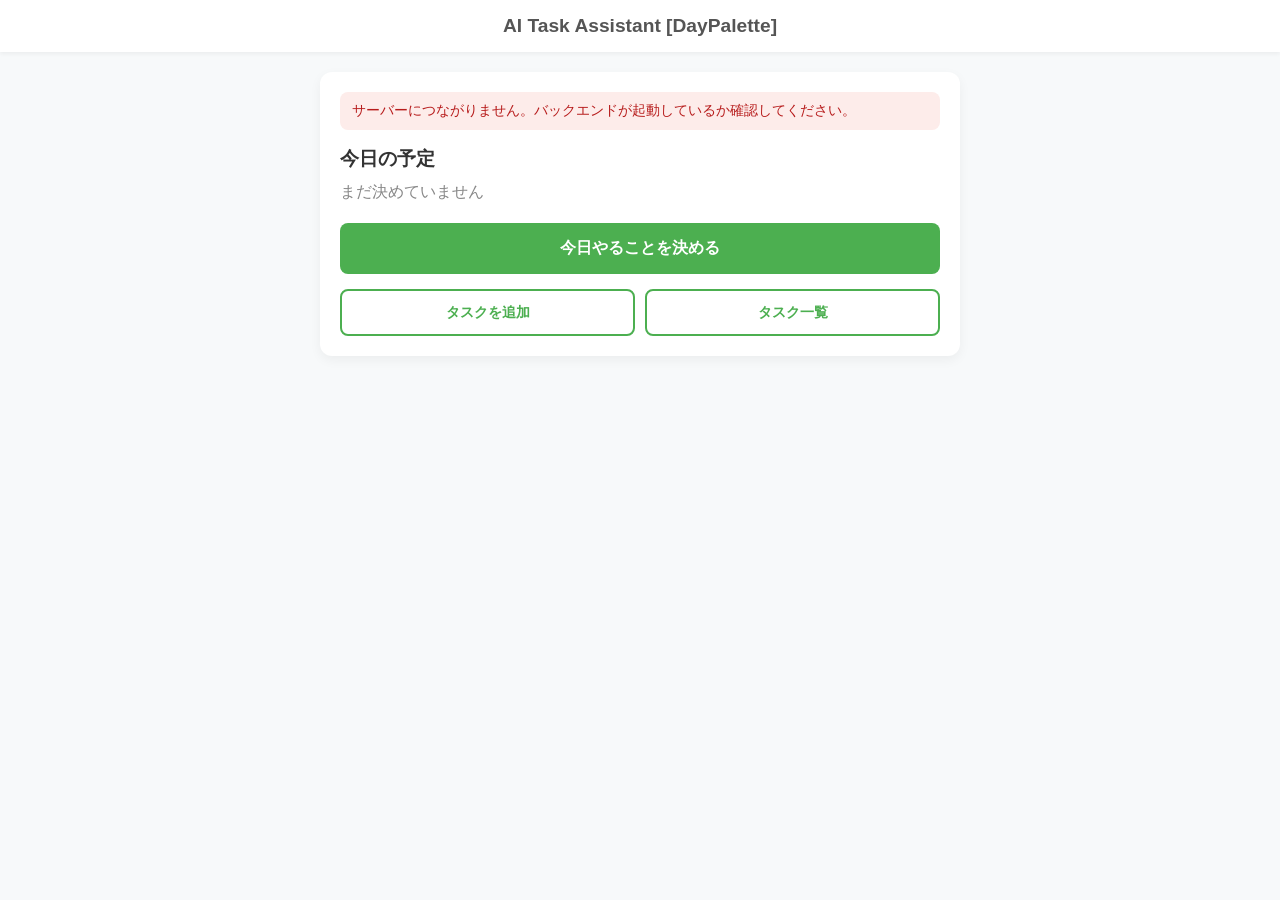
==== front/index.html @ 79a36333 "サイト公開用変更" ====
<!DOCTYPE html>
<html lang="ja">
<head>
    <meta charset="UTF-8">
    <!-- 【変更】スマホで正しい幅で表示するため追加 -->
    <meta name="viewport" content="width=device-width, initial-scale=1">
    <title>AI Task Assistant - Home</title>
    <link rel="stylesheet" href="style.css">
</head>
<body>
    <header>
        <h1>AI Task Assistant [DayPalette]</h1>
    </header>
    <div class="container">
        <!-- 【変更】ホーム画面を作り直し: サーバー停止時の表示・期限のお知らせ・今日の予定・状況に応じて変わる大きいボタン -->
        <p id="server-error" class="notice-error hidden">サーバーにつながりません。バックエンドが起動しているか確認してください。</p>

        <section id="deadline-alerts" class="hidden">
            <h2>期限が迫っているタスク</h2>
            <ul id="deadline-list" class="deadline-list"></ul>
        </section>

        <section id="today-plan">
            <div class="plan-header">
                <h2>今日の予定</h2>
                <span id="today-plan-progress" class="plan-progress"></span>
            </div>
            <p id="plan-message" class="plan-empty">まだ決めていません</p>
            <ul id="today-plan-list" class="plan-list"></ul>
            <a id="replan-link" class="text-link hidden" href="schedule.html">作り直す ›</a>
        </section>

        <!-- 状況によって中身が変わる。そのとき一番よく使う操作だけを大きく出す -->
        <button id="main-action" class="secondary-btn" onclick="location.href='schedule.html'">今日やることを決める</button>

        <div class="sub-actions">
            <button id="sub-add" class="primary-btn" onclick="location.href='add_task.html'">タスクを追加</button>
            <button class="primary-btn" onclick="location.href='all_tasks.html'">タスク一覧</button>
        </div>
    </div>

    <!-- 【変更】予定・期限の表示と、状況に応じたボタンの切り替えを行う処理を追加 -->
    <script>
        function todayString() {
            const d = new Date();
            return `${d.getFullYear()}-${String(d.getMonth() + 1).padStart(2, '0')}-${String(d.getDate()).padStart(2, '0')}`;
        }

        function setMainAction(label, href) {
            const btn = document.getElementById('main-action');
            btn.textContent = label;
            btn.onclick = () => { location.href = href; };
        }

        function loadTodayPlan() {
            try {
                const plan = JSON.parse(localStorage.getItem('todayPlan'));
                // 前日以前に作った予定は使わない
                if (plan && plan.date === todayString() && Array.isArray(plan.schedule) && plan.schedule.length > 0) return plan;
            } catch (e) {
                // 保存できない環境や壊れたデータのときは予定なし扱い
            }
            return null;
        }

        // サーバーが応答しないときに待ち続けないよう、5秒で打ち切る
        async function fetchTasks() {
            try {
                const res = await fetch("/api/get_tasks", { signal: AbortSignal.timeout(5000) });
                if (!res.ok) return null;
                return await res.json();
            } catch (e) {
                return null;
            }
        }

        function renderDeadlineAlerts(tasks) {
            const today = todayString();
            const urgent = tasks
                .filter(t => t.status === '未着手' && /^\d{4}-\d{2}-\d{2}$/.test(t.deadline || '') && t.deadline <= today)
                .sort((a, b) => a.deadline.localeCompare(b.deadline));
            if (urgent.length === 0) return;

            const list = document.getElementById('deadline-list');
            urgent.forEach(t => {
                const overdue = t.deadline < today;
                const [, m, d] = t.deadline.split('-').map(Number);
                const li = document.createElement('li');
                const badge = document.createElement('span');
                badge.className = overdue ? 'badge badge-overdue' : 'badge badge-today';
                badge.textContent = overdue ? `期限切れ ${m}/${d}` : '今日まで';
                const title = document.createElement('span');
                title.textContent = t.title;
                li.append(badge, title);
                list.append(li);
            });
            document.getElementById('deadline-alerts').classList.remove('hidden');
        }

        function renderPlan(plan, statusById) {
            const list = document.getElementById('today-plan-list');
            let doneCount = 0;
            plan.schedule.forEach(task => {
                // 週次の整理で完了タスクは削除されるので、一覧にないものも完了扱いにする
                const done = statusById !== null && (statusById[task.task_id] === '完了' || !(task.task_id in statusById));
                if (done) doneCount++;

                const li = document.createElement('li');
                if (done) li.classList.add('done');
                const title = document.createElement('strong');
                title.textContent = task.title || task.task_id;
                const reason = document.createElement('span');
                reason.textContent = task.reason || '';
                li.append(title, reason);
                list.append(li);
            });
            if (statusById !== null) {
                document.getElementById('today-plan-progress').textContent = `${doneCount} / ${plan.schedule.length} 完了`;
            }
            return doneCount === plan.schedule.length;
        }

        document.addEventListener('DOMContentLoaded', async () => {
            const plan = loadTodayPlan();
            const tasks = await fetchTasks();
            const message = document.getElementById('plan-message');

            if (tasks === null) {
                document.getElementById('server-error').classList.remove('hidden');
            } else {
                renderDeadlineAlerts(tasks);
            }

            const statusById = tasks === null ? null : Object.fromEntries(tasks.map(t => [t.id, t.status]));
            const pendingCount = tasks === null ? null : tasks.filter(t => t.status === '未着手').length;

            if (!plan) {
                if (pendingCount === 0) {
                    // タスクが1件もないと予定は作れないので、まず登録へ案内する
                    message.textContent = 'まずはタスクを登録しましょう';
                    setMainAction('タスクを追加', 'add_task.html');
                    document.getElementById('sub-add').classList.add('hidden');
                }
                return;
            }

            const allDone = renderPlan(plan, statusById);
            if (allDone && statusById !== null) {
                message.textContent = '今日の予定はすべて完了しました';
                if (pendingCount === 0) {
                    setMainAction('タスクを追加', 'add_task.html');
                    document.getElementById('sub-add').classList.add('hidden');
                } else {
                    setMainAction('追加で決める', 'schedule.html');
                }
            } else {
                message.classList.add('hidden');
                document.getElementById('replan-link').classList.remove('hidden');
                setMainAction('終わったタスクを記録', 'complete_task.html');
            }
        });
    </script>
</body>
</html>
---- front/style.css ----
:root {
    --primary-color: #4CAF50;
    --secondary-color: #2196F3;
    --bg-color: #f7f9fa;
    --text-color: #333;
    --box-bg: #fff;
}

body {
    font-family: 'Helvetica Neue', Arial, sans-serif;
    background-color: var(--bg-color);
    color: var(--text-color);
    margin: 0;
    padding: 0;
}

header {
    background-color: var(--box-bg);
    padding: 15px 20px;
    box-shadow: 0 2px 4px rgba(0,0,0,0.05);
    display: flex;
    align-items: center;
    margin-bottom: 20px;
}

header h1 {
    margin: 0;
    font-size: 1.2rem;
    color: #555;
    flex-grow: 1;
    text-align: center;
}

/* 【変更】戻るリンクがあってもタイトルが中央に来るよう、右側に同じ幅の余白を取る */
header:has(.home-link)::after {
    content: "";
    width: 4em;
}
.home-link { width: 4em; white-space: nowrap; }

.home-link {
    text-decoration: none;
    color: var(--secondary-color);
    font-weight: bold;
}

.container {
    max-width: 600px;
    margin: 0 auto;
    padding: 20px;
    background: var(--box-bg);
    border-radius: 12px;
    box-shadow: 0 4px 12px rgba(0,0,0,0.05);
}

h2 { font-size: 1.2rem; margin-top: 0; }

button {
    width: 100%;
    padding: 15px;
    margin-bottom: 15px;
    border: none;
    border-radius: 8px;
    font-size: 1rem;
    font-weight: bold;
    cursor: pointer;
    transition: opacity 0.2s;
}

button:hover { opacity: 0.8; }
/* 【変更】通信中で押せないボタンを半透明にする */
button:disabled { opacity: 0.5; cursor: not-allowed; }
.primary-btn { background-color: var(--box-bg); color: var(--primary-color); border: 2px solid var(--primary-color); }
.secondary-btn { background-color: var(--primary-color); color: white; }
.action-btn { background-color: var(--secondary-color); color: white; }
.danger-btn { background-color: #ff9800; color: white; }

textarea {
    width: 100%;
    height: 100px;
    padding: 10px;
    border: 1px solid #ccc;
    border-radius: 8px;
    margin-bottom: 15px;
    font-size: 1rem;
    box-sizing: border-box;
    resize: none;
}

input[type="number"], input[type="text"] {
    width: 100%;
    padding: 10px;
    margin: 5px 0 15px;
    border: 1px solid #ccc;
    border-radius: 4px;
    box-sizing: border-box;
    font-size: 1rem; /* 【変更】16px未満だとiPhoneで入力時に自動ズームされる */
}

.hidden { display: none !important; }
.result-box { margin-top: 20px; padding-top: 20px; border-top: 1px solid #eee; }
.ai-reason { background: #f0f7ff; padding: 15px; border-radius: 8px; font-size: 0.9rem; color: #0056b3; margin-bottom: 20px; }
#loading { text-align: center; color: var(--secondary-color); font-weight: bold; margin: 20px 0; }

/* 【変更】ここから: ホーム画面 (今日の予定・エラー表示・期限のお知らせ・ボタン配置) */
#today-plan { margin-bottom: 20px; }
.plan-header { display: flex; justify-content: space-between; align-items: baseline; margin-bottom: 10px; }
.plan-header h2 { margin: 0; }
.plan-progress { font-size: 0.85rem; color: #888; }
.plan-empty { color: #888; margin: 0; }
.text-link { display: block; text-align: right; color: var(--secondary-color); font-size: 0.9rem; text-decoration: none; }

.notice-error {
    background: #fdecea;
    color: #b71c1c;
    padding: 10px 12px;
    border-radius: 8px;
    font-size: 0.85rem;
    margin: 0 0 16px;
}

#deadline-alerts { margin-bottom: 20px; }
#deadline-alerts h2 { font-size: 0.95rem; color: #555; margin-bottom: 8px; }
.deadline-list { list-style: none; padding: 0; margin: 0; }
.deadline-list li { display: flex; align-items: center; gap: 8px; padding: 6px 0; font-size: 0.9rem; }
.badge { flex-shrink: 0; font-size: 0.75rem; font-weight: bold; padding: 2px 8px; border-radius: 10px; }
.badge-overdue { background: #fdecea; color: #c62828; }
.badge-today { background: #fff3e0; color: #e65100; }

/* 使う頻度の低い操作は小さく横並びにする */
.sub-actions { display: flex; gap: 10px; }
.sub-actions button { margin-bottom: 0; padding: 12px; font-size: 0.9rem; }
.plan-list { list-style: none; padding: 0; margin: 0; }
.plan-list li {
    background: #f9f9f9;
    margin-bottom: 10px;
    padding: 12px 15px;
    border-left: 4px solid var(--secondary-color);
    border-radius: 4px;
}
.plan-list li strong { display: block; }
.plan-list li span { font-size: 0.8rem; color: #666; }
.plan-list li.done { border-left-color: #ccc; color: #999; }
.plan-list li.done strong { text-decoration: line-through; }

table { width: 100%; border-collapse: collapse; margin-top: 15px; }
th, td { border: 1px solid #eee; padding: 10px; text-align: left; font-size: 0.9rem; }
th { background-color: #f9f9f9; }

/* 【変更】=== スマホ向け (幅600px以下) === */
@media (max-width: 600px) {
    header {
        padding: 12px 16px;
        margin-bottom: 12px;
        position: sticky;
        top: 0;
        z-index: 10;
    }
    header h1 { font-size: 1.05rem; }

    .container {
        margin: 0 12px 24px;
        padding: 16px;
        border-radius: 10px;
    }

    h2 { font-size: 1.05rem; }

    button {
        padding: 14px;
        margin-bottom: 12px;
        -webkit-tap-highlight-color: transparent;
    }
    button:active { opacity: 0.7; }

    textarea { height: 120px; }

    /* 一覧表はスマホでは1タスク=1枚のカード表示にする */
    table, tbody, tr, td { display: block; width: 100%; box-sizing: border-box; }
    thead { display: none; }
    tr {
        margin-bottom: 12px;
        border: 1px solid #eee;
        border-radius: 8px;
        overflow: hidden;
    }
    td {
        display: flex;
        justify-content: space-between;
        gap: 12px;
        border: none;
        border-bottom: 1px solid #f3f3f3;
        padding: 8px 12px;
        text-align: right;
        word-break: break-word;
    }
    td:last-child { border-bottom: none; }
    td::before {
        content: attr(data-label);
        color: #888;
        font-weight: bold;
        text-align: left;
        flex-shrink: 0;
    }
    td:first-child {
        font-weight: bold;
        font-size: 1rem;
        text-align: left;
    }
    td:first-child::before { display: none; }
}
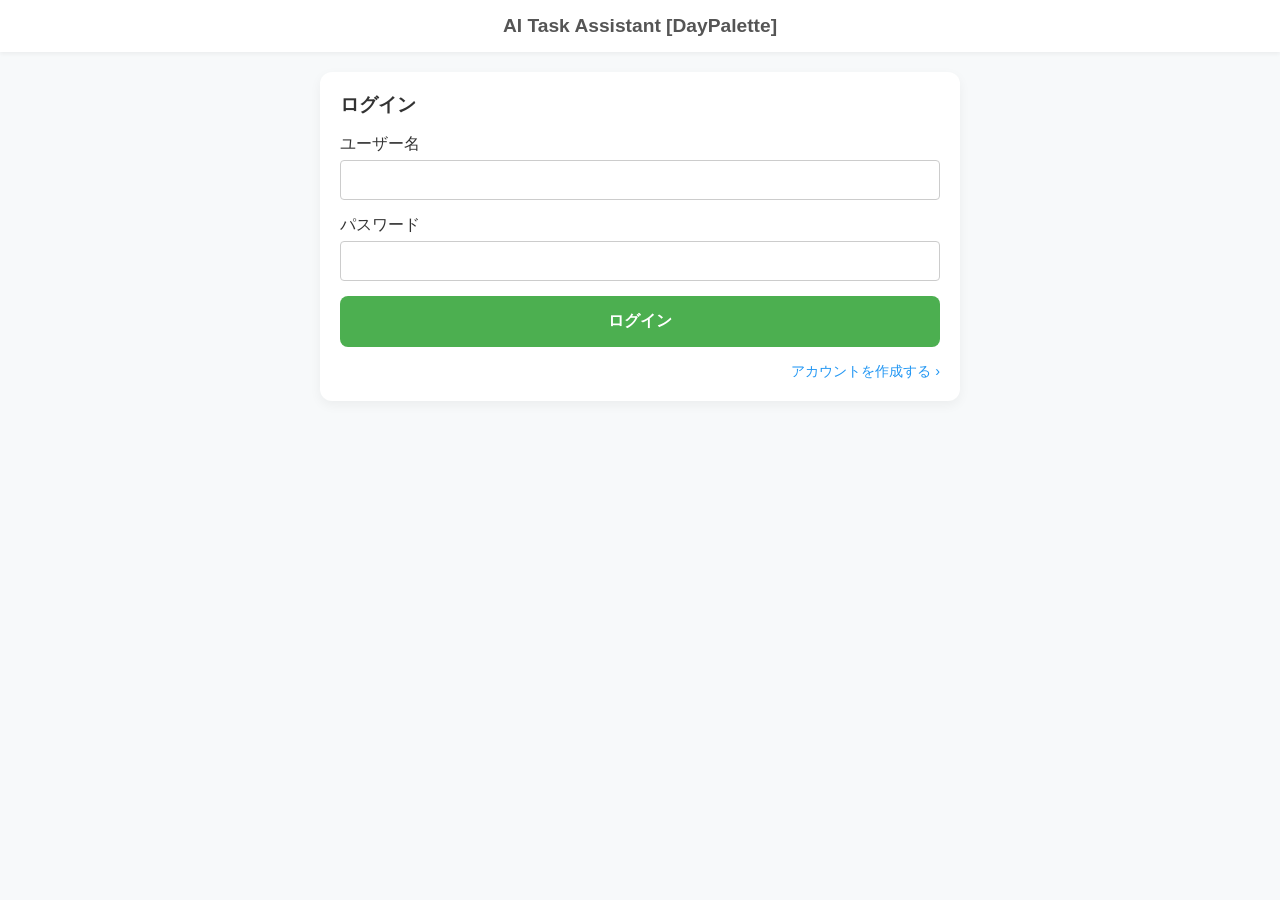
==== commit 2e63c1a0: "ログイン画面を追加 (フロントのみ)・戻るボタンの表記を変更 - 戻るボタンを「◀ 戻る」から「‹ 戻る」に変更 - login.html を新規作成 (ログイン・新規登録の切り替え、入力チェック) " ====
--- a/front/index.html
+++ b/front/index.html
@@ -12,6 +12,12 @@
         <h1>AI Task Assistant [DayPalette]</h1>
     </header>
     <div class="container">
+        <!-- 【変更】ログイン中のユーザー名とログアウト -->
+        <div class="user-bar">
+            <span id="user-name"></span>
+            <a href="#" id="logout-link">ログアウト</a>
+        </div>
+
         <!-- 【変更】ホーム画面を作り直し: サーバー停止時の表示・期限のお知らせ・今日の予定・状況に応じて変わる大きいボタン -->
         <p id="server-error" class="notice-error hidden">サーバーにつながりません。バックエンドが起動しているか確認してください。</p>
 
@@ -40,7 +46,16 @@
     </div>
 
     <!-- 【変更】予定・期限の表示と、状況に応じたボタンの切り替えを行う処理を追加 -->
+    <!-- 【変更】ログイン管理の共通処理を読み込み、未ログインならログイン画面へ -->
+    <script src="auth.js"></script>
     <script>
+        const auth = requireLogin();
+        if (auth) document.getElementById('user-name').textContent = `${auth.username} さん`;
+        document.getElementById('logout-link').addEventListener('click', (e) => {
+            e.preventDefault();
+            logout();
+        });
+
         function todayString() {
             const d = new Date();
             return `${d.getFullYear()}-${String(d.getMonth() + 1).padStart(2, '0')}-${String(d.getDate()).padStart(2, '0')}`;
@@ -54,7 +69,8 @@
 
         function loadTodayPlan() {
             try {
-                const plan = JSON.parse(localStorage.getItem('todayPlan'));
+                // 【変更】予定はユーザーごとのキーで保存している
+                const plan = JSON.parse(localStorage.getItem(planStorageKey()));
                 // 前日以前に作った予定は使わない
                 if (plan && plan.date === todayString() && Array.isArray(plan.schedule) && plan.schedule.length > 0) return plan;
             } catch (e) {
@@ -66,7 +82,7 @@
         // サーバーが応答しないときに待ち続けないよう、5秒で打ち切る
         async function fetchTasks() {
             try {
-                const res = await fetch("/api/get_tasks", { signal: AbortSignal.timeout(5000) });
+                const res = await apiFetch("/api/get_tasks", { signal: AbortSignal.timeout(5000) });
                 if (!res.ok) return null;
                 return await res.json();
             } catch (e) {
--- a/front/style.css
+++ b/front/style.css
@@ -87,7 +87,7 @@
     resize: none;
 }
 
-input[type="number"], input[type="text"] {
+input[type="number"], input[type="text"], input[type="password"] {
     width: 100%;
     padding: 10px;
     margin: 5px 0 15px;
@@ -101,6 +101,10 @@
 .result-box { margin-top: 20px; padding-top: 20px; border-top: 1px solid #eee; }
 .ai-reason { background: #f0f7ff; padding: 15px; border-radius: 8px; font-size: 0.9rem; color: #0056b3; margin-bottom: 20px; }
 #loading { text-align: center; color: var(--secondary-color); font-weight: bold; margin: 20px 0; }
+
+/* 【変更】ログイン中のユーザー名とログアウトリンク */
+.user-bar { display: flex; justify-content: space-between; align-items: center; font-size: 0.85rem; color: #666; margin-bottom: 16px; }
+.user-bar a { color: var(--secondary-color); text-decoration: none; }
 
 /* 【変更】ここから: ホーム画面 (今日の予定・エラー表示・期限のお知らせ・ボタン配置) */
 #today-plan { margin-bottom: 20px; }
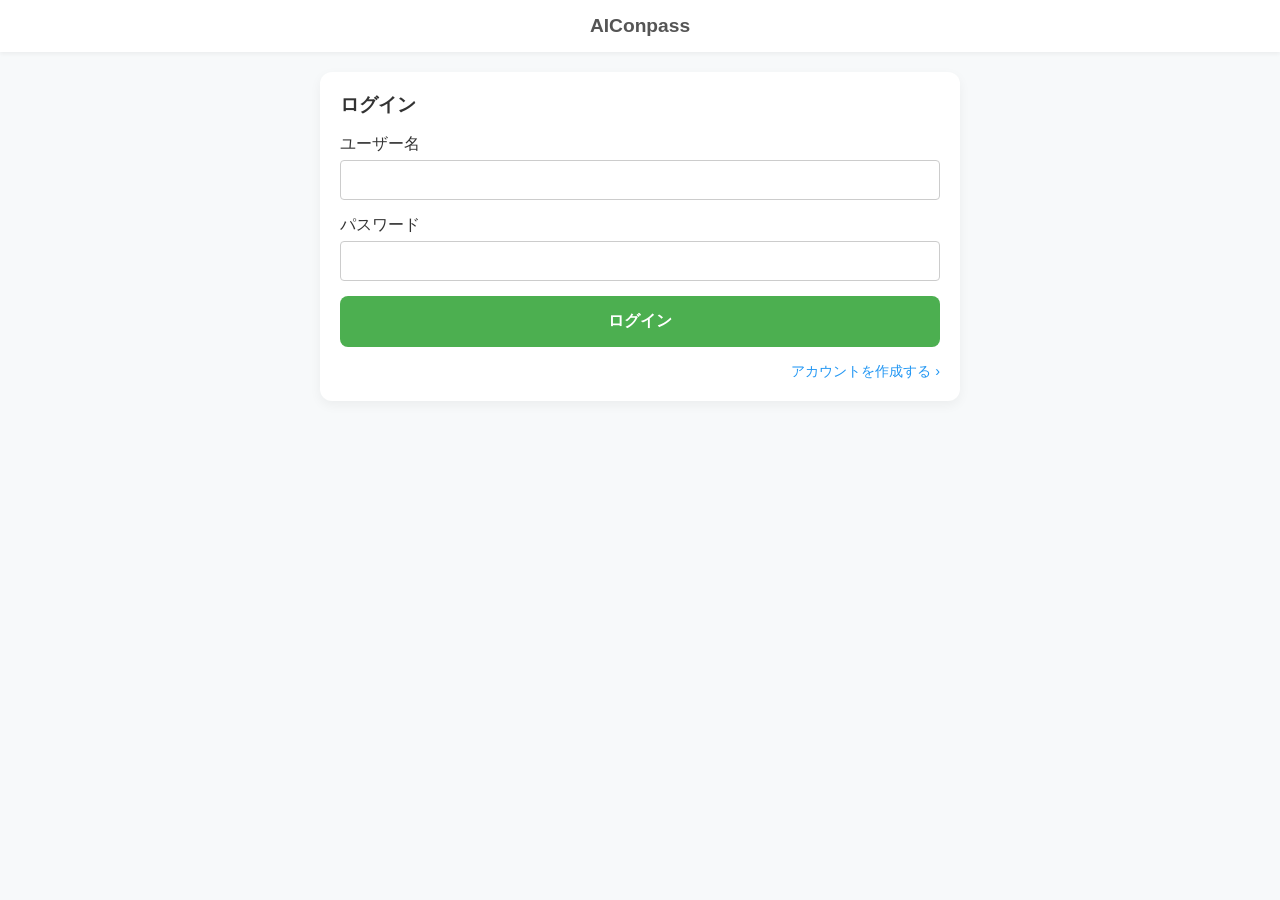
==== commit c5a6bd2d: "アプリ名を「AIConpass」に変更 - ホーム・ログイン画面の見出しを AIConpass に変更 - タブ名を「AIConpass｜タスク管理アプリ」「ログイン｜AIConpass」に変更  C" ====
--- a/front/index.html
+++ b/front/index.html
@@ -4,12 +4,12 @@
     <meta charset="UTF-8">
     <!-- 【変更】スマホで正しい幅で表示するため追加 -->
     <meta name="viewport" content="width=device-width, initial-scale=1">
-    <title>AI Task Assistant - Home</title>
+    <title>AIConpass｜タスク管理アプリ</title>
     <link rel="stylesheet" href="style.css">
 </head>
 <body>
     <header>
-        <h1>AI Task Assistant [DayPalette]</h1>
+        <h1>AIConpass</h1>
     </header>
     <div class="container">
         <!-- 【変更】ログイン中のユーザー名とログアウト -->
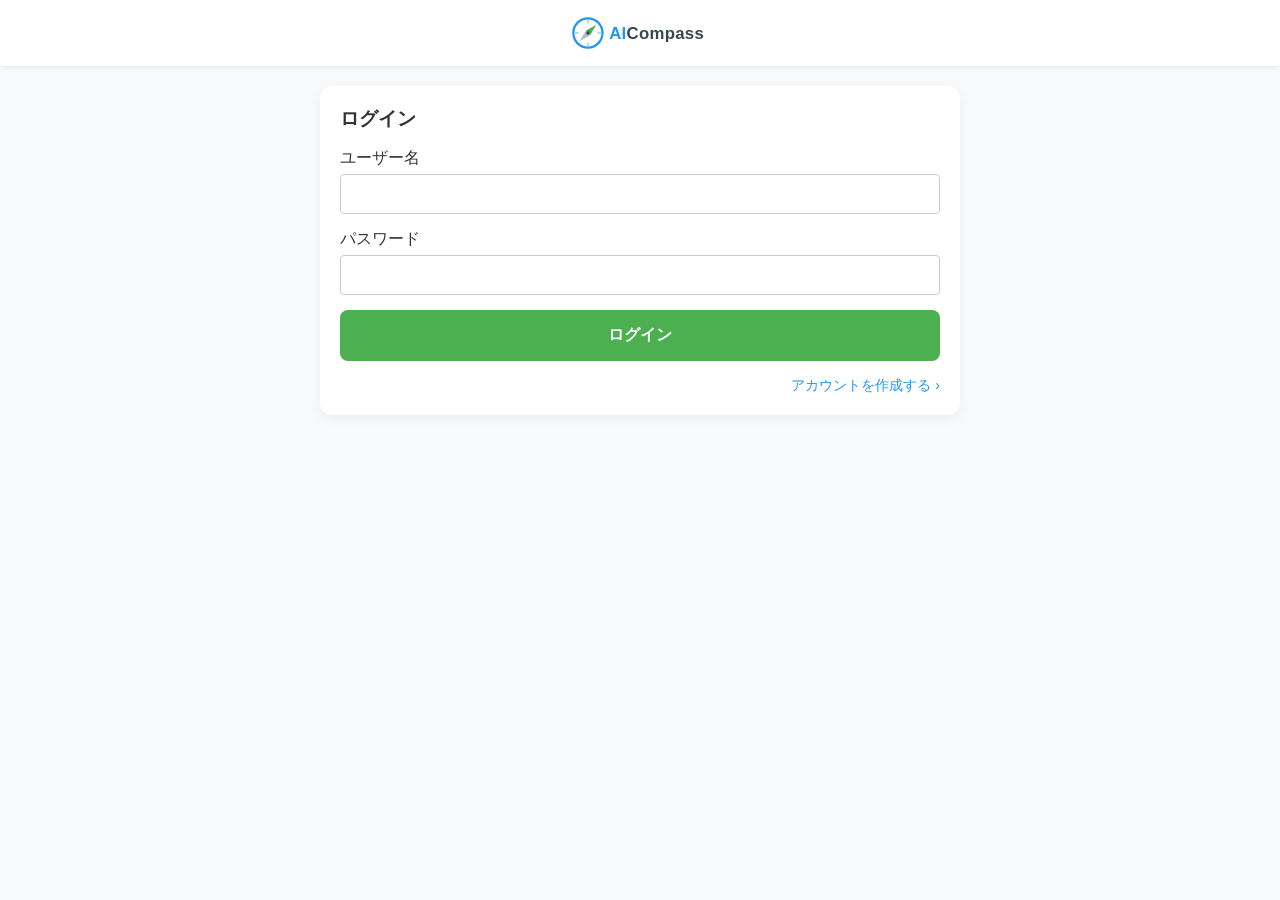
==== commit d1f64352: "ロゴを追加し、アプリ名を「AICompass」に修正 - logo.svg (マーク+文字) と logo-mark.svg (マークのみ) を追加 - ホーム・ログイン画面の見出しを文字からロゴ画像" ====
--- a/front/index.html
+++ b/front/index.html
@@ -4,12 +4,13 @@
     <meta charset="UTF-8">
     <!-- 【変更】スマホで正しい幅で表示するため追加 -->
     <meta name="viewport" content="width=device-width, initial-scale=1">
-    <title>AIConpass｜タスク管理アプリ</title>
+    <title>AICompass｜タスク管理アプリ</title>
+    <link rel="icon" href="logo-mark.svg" type="image/svg+xml">
     <link rel="stylesheet" href="style.css">
 </head>
 <body>
     <header>
-        <h1>AIConpass</h1>
+        <h1><img src="logo.svg" alt="AICompass" class="header-logo"></h1>
     </header>
     <div class="container">
         <!-- 【変更】ログイン中のユーザー名とログアウト -->
--- a/front/style.css
+++ b/front/style.css
@@ -30,6 +30,9 @@
     flex-grow: 1;
     text-align: center;
 }
+
+/* 【変更】ホーム・ログイン画面の見出しをロゴ画像にした */
+.header-logo { display: block; height: 36px; width: auto; margin: 0 auto; }
 
 /* 【変更】戻るリンクがあってもタイトルが中央に来るよう、右側に同じ幅の余白を取る */
 header:has(.home-link)::after {
@@ -161,6 +164,7 @@
         z-index: 10;
     }
     header h1 { font-size: 1.05rem; }
+    .header-logo { height: 30px; }
 
     .container {
         margin: 0 12px 24px;
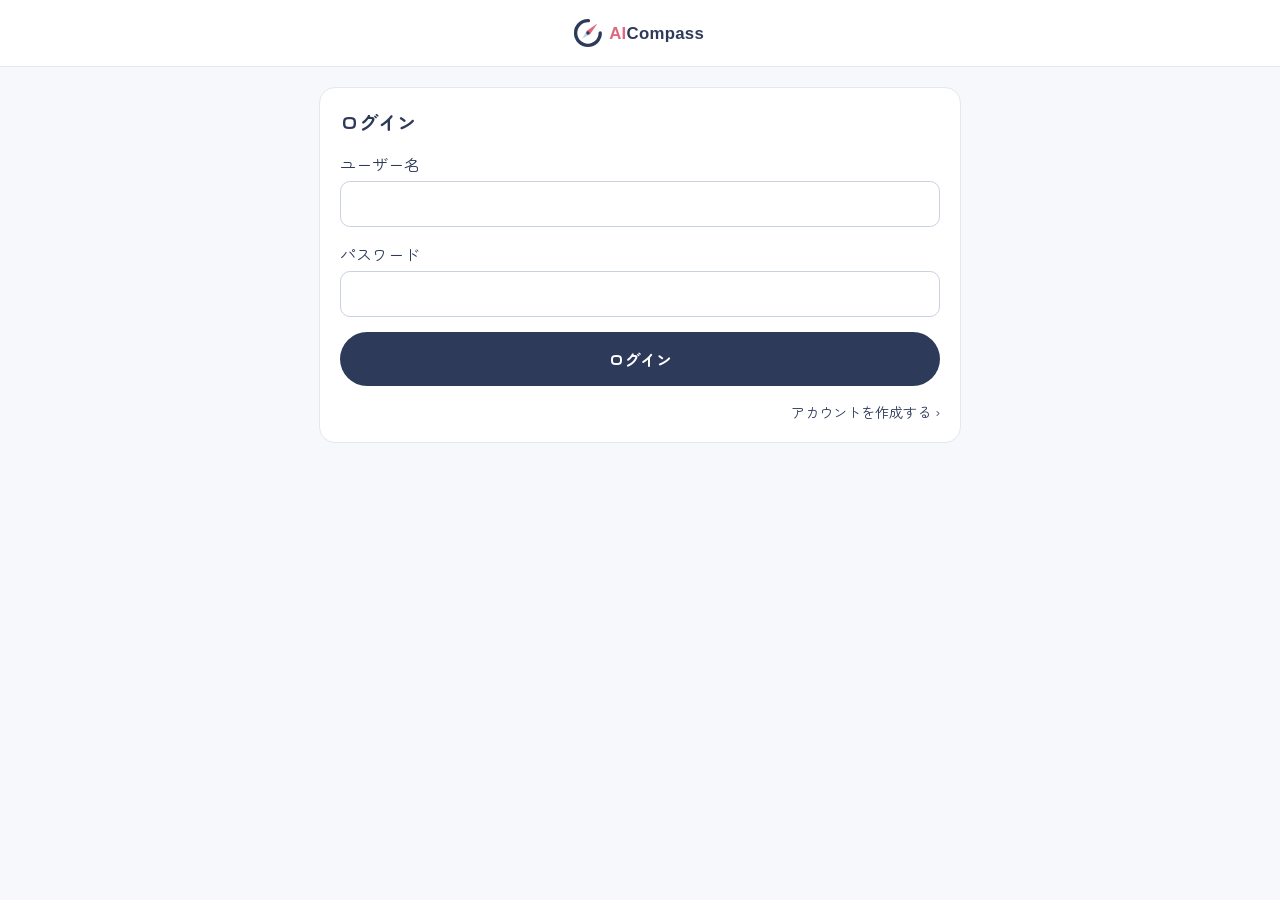
==== commit 0a16c5bf: "タブのアイコンを新しいロゴ (logo-mark.svg) に更新 ブラウザが古いアイコンを覚えていて切り替わらないため、読み込み先に ?v=2 を付けた。  Co-Authored-By: Clau" ====
--- a/front/index.html
+++ b/front/index.html
@@ -5,7 +5,7 @@
     <!-- 【変更】スマホで正しい幅で表示するため追加 -->
     <meta name="viewport" content="width=device-width, initial-scale=1">
     <title>AICompass｜タスク管理アプリ</title>
-    <link rel="icon" href="logo-mark.svg" type="image/svg+xml">
+    <link rel="icon" href="logo-mark.svg?v=2" type="image/svg+xml">
     <link rel="stylesheet" href="style.css">
 </head>
 <body>
--- a/front/style.css
+++ b/front/style.css
@@ -1,15 +1,24 @@
+/* 【変更】丸みのある日本語フォント (読み込めない環境では端末の標準フォント) */
+@import url('https://fonts.googleapis.com/css2?family=Zen+Maru+Gothic:wght@400;500;700&display=swap');
+
+/* 【変更】配色: ネイビー (コンパス・道しるべ) を基軸に、ローズ (愛) を差し色として少しだけ使う */
 :root {
-    --primary-color: #4CAF50;
-    --secondary-color: #2196F3;
-    --bg-color: #f7f9fa;
-    --text-color: #333;
+    --navy: #2E3A59;        /* 文字・見出し・メインのボタン */
+    --navy-soft: #C9D1E3;   /* 枠線・未完了のチェック */
+    --navy-tint: #EEF1F8;   /* 薄い面 (表の見出し・補足の枠) */
+    --rose: #E0677D;        /* 差し色: 期限切れ・ロゴのハート */
+    --rose-tint: #FCE3E7;   /* ローズの薄い面 */
+    --rose-text: #9B2F43;   /* ローズの面の上の文字 */
+    --bg-color: #F7F8FC;    /* ページの背景 */
     --box-bg: #fff;
+    --line: #E3E7F0;        /* 区切り線 */
+    --sub-text: #8A8FA3;    /* 補足の文字 */
 }
 
 body {
-    font-family: 'Helvetica Neue', Arial, sans-serif;
+    font-family: 'Zen Maru Gothic', 'Hiragino Maru Gothic ProN', 'Hiragino Sans', 'Meiryo', sans-serif;
     background-color: var(--bg-color);
-    color: var(--text-color);
+    color: var(--navy);
     margin: 0;
     padding: 0;
 }
@@ -17,7 +26,7 @@
 header {
     background-color: var(--box-bg);
     padding: 15px 20px;
-    box-shadow: 0 2px 4px rgba(0,0,0,0.05);
+    border-bottom: 1px solid var(--line);
     display: flex;
     align-items: center;
     margin-bottom: 20px;
@@ -26,7 +35,8 @@
 header h1 {
     margin: 0;
     font-size: 1.2rem;
-    color: #555;
+    font-weight: 700;
+    color: var(--navy);
     flex-grow: 1;
     text-align: center;
 }
@@ -43,8 +53,8 @@
 
 .home-link {
     text-decoration: none;
-    color: var(--secondary-color);
-    font-weight: bold;
+    color: var(--navy);
+    font-weight: 700;
 }
 
 .container {
@@ -52,107 +62,144 @@
     margin: 0 auto;
     padding: 20px;
     background: var(--box-bg);
-    border-radius: 12px;
-    box-shadow: 0 4px 12px rgba(0,0,0,0.05);
-}
-
-h2 { font-size: 1.2rem; margin-top: 0; }
+    border: 1px solid var(--line);
+    border-radius: 16px;
+}
+
+h2 { font-size: 1.2rem; font-weight: 700; margin-top: 0; }
 
 button {
     width: 100%;
     padding: 15px;
     margin-bottom: 15px;
     border: none;
-    border-radius: 8px;
+    border-radius: 999px;
+    font-family: inherit;
     font-size: 1rem;
-    font-weight: bold;
+    font-weight: 700;
     cursor: pointer;
     transition: opacity 0.2s;
 }
 
-button:hover { opacity: 0.8; }
+button:hover { opacity: 0.85; }
 /* 【変更】通信中で押せないボタンを半透明にする */
 button:disabled { opacity: 0.5; cursor: not-allowed; }
-.primary-btn { background-color: var(--box-bg); color: var(--primary-color); border: 2px solid var(--primary-color); }
-.secondary-btn { background-color: var(--primary-color); color: white; }
-.action-btn { background-color: var(--secondary-color); color: white; }
-.danger-btn { background-color: #ff9800; color: white; }
+/* 【変更】色はネイビーに統一。塗りつぶし = メインの操作、枠線 = それ以外 */
+.primary-btn { background-color: var(--box-bg); color: var(--navy); border: 1.5px solid var(--navy-soft); }
+.secondary-btn { background-color: var(--navy); color: #fff; }
+.action-btn { background-color: var(--navy); color: #fff; }
+.danger-btn { background-color: var(--navy); color: #fff; }
 
 textarea {
     width: 100%;
     height: 100px;
-    padding: 10px;
-    border: 1px solid #ccc;
-    border-radius: 8px;
+    padding: 12px;
+    border: 1.5px solid var(--navy-soft);
+    border-radius: 12px;
     margin-bottom: 15px;
+    font-family: inherit;
     font-size: 1rem;
+    color: var(--navy);
     box-sizing: border-box;
     resize: none;
 }
 
 input[type="number"], input[type="text"], input[type="password"] {
     width: 100%;
-    padding: 10px;
+    padding: 10px 12px;
     margin: 5px 0 15px;
-    border: 1px solid #ccc;
-    border-radius: 4px;
+    border: 1.5px solid var(--navy-soft);
+    border-radius: 10px;
     box-sizing: border-box;
+    font-family: inherit;
+    color: var(--navy);
     font-size: 1rem; /* 【変更】16px未満だとiPhoneで入力時に自動ズームされる */
 }
 
+/* 【変更】入力中の欄をネイビーで示す */
+textarea:focus, input:focus {
+    outline: none;
+    border-color: var(--navy);
+    box-shadow: 0 0 0 3px var(--navy-tint);
+}
+
 .hidden { display: none !important; }
-.result-box { margin-top: 20px; padding-top: 20px; border-top: 1px solid #eee; }
-.ai-reason { background: #f0f7ff; padding: 15px; border-radius: 8px; font-size: 0.9rem; color: #0056b3; margin-bottom: 20px; }
-#loading { text-align: center; color: var(--secondary-color); font-weight: bold; margin: 20px 0; }
+.result-box { margin-top: 20px; padding-top: 20px; border-top: 1px solid var(--line); }
+.ai-reason { background: var(--navy-tint); padding: 15px; border-radius: 12px; font-size: 0.9rem; color: var(--navy); margin-bottom: 20px; }
+#loading { text-align: center; color: var(--navy); font-weight: 700; margin: 20px 0; }
 
 /* 【変更】ログイン中のユーザー名とログアウトリンク */
-.user-bar { display: flex; justify-content: space-between; align-items: center; font-size: 0.85rem; color: #666; margin-bottom: 16px; }
-.user-bar a { color: var(--secondary-color); text-decoration: none; }
+.user-bar { display: flex; justify-content: space-between; align-items: center; font-size: 0.85rem; color: var(--sub-text); margin-bottom: 16px; }
+.user-bar a { color: var(--navy); text-decoration: none; }
 
 /* 【変更】ここから: ホーム画面 (今日の予定・エラー表示・期限のお知らせ・ボタン配置) */
 #today-plan { margin-bottom: 20px; }
 .plan-header { display: flex; justify-content: space-between; align-items: baseline; margin-bottom: 10px; }
 .plan-header h2 { margin: 0; }
-.plan-progress { font-size: 0.85rem; color: #888; }
-.plan-empty { color: #888; margin: 0; }
-.text-link { display: block; text-align: right; color: var(--secondary-color); font-size: 0.9rem; text-decoration: none; }
+.plan-progress { font-size: 0.85rem; color: var(--sub-text); }
+.plan-empty { color: var(--sub-text); margin: 0; }
+.text-link { display: block; text-align: right; color: var(--navy); font-size: 0.9rem; text-decoration: none; }
 
 .notice-error {
-    background: #fdecea;
-    color: #b71c1c;
+    background: var(--rose-tint);
+    color: var(--rose-text);
     padding: 10px 12px;
-    border-radius: 8px;
+    border-radius: 12px;
     font-size: 0.85rem;
     margin: 0 0 16px;
 }
 
 #deadline-alerts { margin-bottom: 20px; }
-#deadline-alerts h2 { font-size: 0.95rem; color: #555; margin-bottom: 8px; }
+#deadline-alerts h2 { font-size: 0.95rem; color: var(--navy); margin-bottom: 8px; }
 .deadline-list { list-style: none; padding: 0; margin: 0; }
 .deadline-list li { display: flex; align-items: center; gap: 8px; padding: 6px 0; font-size: 0.9rem; }
-.badge { flex-shrink: 0; font-size: 0.75rem; font-weight: bold; padding: 2px 8px; border-radius: 10px; }
-.badge-overdue { background: #fdecea; color: #c62828; }
-.badge-today { background: #fff3e0; color: #e65100; }
+.badge { flex-shrink: 0; font-size: 0.75rem; font-weight: 700; padding: 2px 10px; border-radius: 999px; }
+/* 【変更】期限切れはローズで塗りつぶし、今日までは薄いローズ */
+.badge-overdue { background: var(--rose); color: #fff; }
+.badge-today { background: var(--rose-tint); color: var(--rose-text); }
 
 /* 使う頻度の低い操作は小さく横並びにする */
 .sub-actions { display: flex; gap: 10px; }
 .sub-actions button { margin-bottom: 0; padding: 12px; font-size: 0.9rem; }
+
+/* 【変更】予定のリスト: 左の色線をやめ、丸いチェック付きの行にした */
 .plan-list { list-style: none; padding: 0; margin: 0; }
 .plan-list li {
-    background: #f9f9f9;
-    margin-bottom: 10px;
-    padding: 12px 15px;
-    border-left: 4px solid var(--secondary-color);
-    border-radius: 4px;
+    position: relative;
+    background: var(--box-bg);
+    border: 1px solid var(--line);
+    border-radius: 12px;
+    margin-bottom: 8px;
+    padding: 12px 14px 12px 44px;
+}
+.plan-list li::before {
+    content: "";
+    position: absolute;
+    left: 14px;
+    top: 14px;
+    width: 16px;
+    height: 16px;
+    border: 2px solid var(--navy-soft);
+    border-radius: 50%;
+    box-sizing: border-box;
 }
 .plan-list li strong { display: block; }
-.plan-list li span { font-size: 0.8rem; color: #666; }
-.plan-list li.done { border-left-color: #ccc; color: #999; }
+.plan-list li span { font-size: 0.8rem; color: var(--sub-text); }
+.plan-list li.done { color: var(--sub-text); }
+.plan-list li.done::before {
+    content: "✓";
+    background: var(--navy);
+    border-color: var(--navy);
+    color: #fff;
+    font-size: 10px;
+    line-height: 12px;
+    text-align: center;
+}
 .plan-list li.done strong { text-decoration: line-through; }
 
 table { width: 100%; border-collapse: collapse; margin-top: 15px; }
-th, td { border: 1px solid #eee; padding: 10px; text-align: left; font-size: 0.9rem; }
-th { background-color: #f9f9f9; }
+th, td { border: 1px solid var(--line); padding: 10px; text-align: left; font-size: 0.9rem; }
+th { background-color: var(--navy-tint); }
 
 /* 【変更】=== スマホ向け (幅600px以下) === */
 @media (max-width: 600px) {
@@ -169,7 +216,7 @@
     .container {
         margin: 0 12px 24px;
         padding: 16px;
-        border-radius: 10px;
+        border-radius: 14px;
     }
 
     h2 { font-size: 1.05rem; }
@@ -188,8 +235,8 @@
     thead { display: none; }
     tr {
         margin-bottom: 12px;
-        border: 1px solid #eee;
-        border-radius: 8px;
+        border: 1px solid var(--line);
+        border-radius: 12px;
         overflow: hidden;
     }
     td {
@@ -197,7 +244,7 @@
         justify-content: space-between;
         gap: 12px;
         border: none;
-        border-bottom: 1px solid #f3f3f3;
+        border-bottom: 1px solid var(--line);
         padding: 8px 12px;
         text-align: right;
         word-break: break-word;
@@ -205,13 +252,13 @@
     td:last-child { border-bottom: none; }
     td::before {
         content: attr(data-label);
-        color: #888;
-        font-weight: bold;
+        color: var(--sub-text);
+        font-weight: 700;
         text-align: left;
         flex-shrink: 0;
     }
     td:first-child {
-        font-weight: bold;
+        font-weight: 700;
         font-size: 1rem;
         text-align: left;
     }
